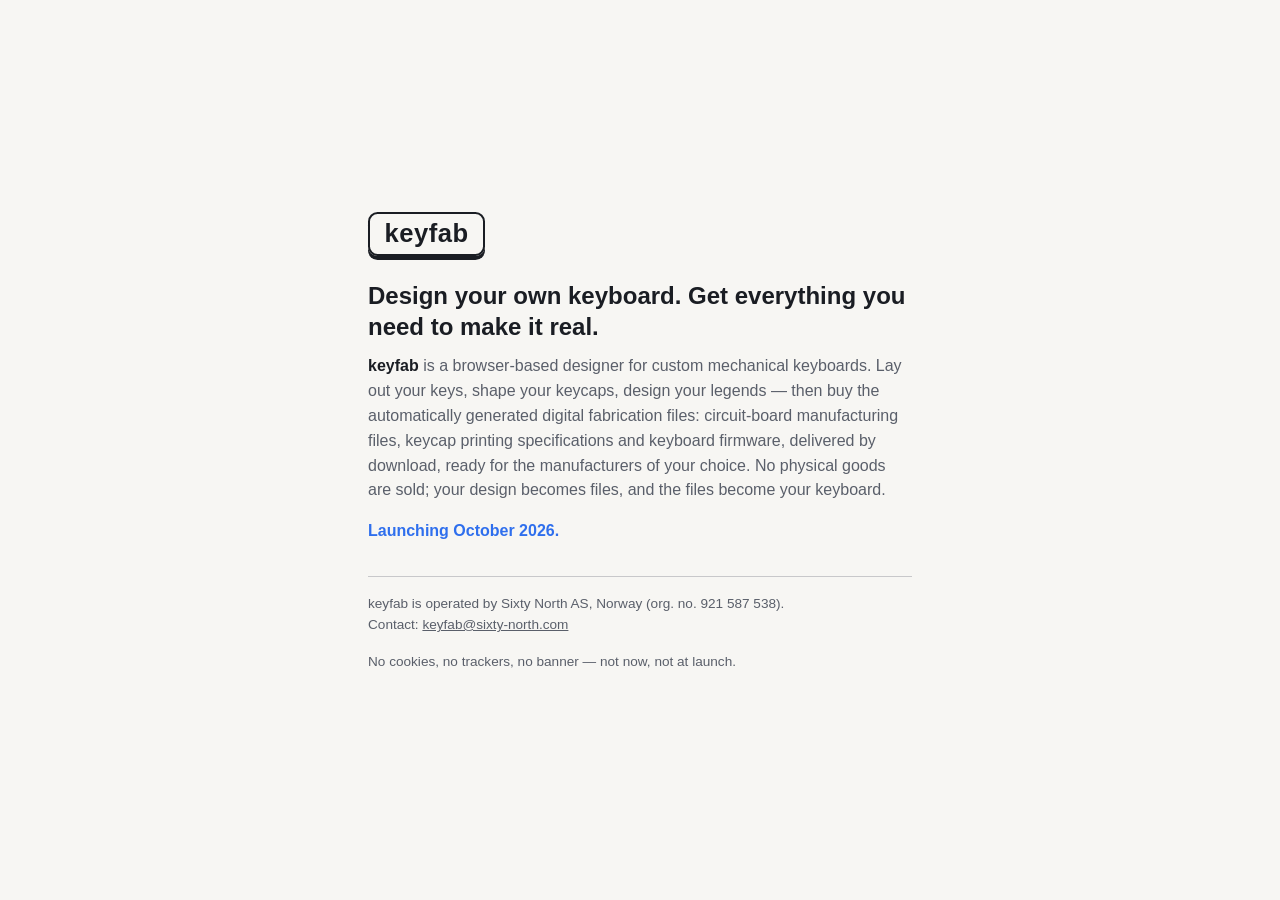
==== index.html @ 035d2df0 "Serve the keyfab.io holding page A single self-contained file stating what keyfab is, the Sixty Nort" ====
<!doctype html>
<html lang="en">
<head>
<meta charset="utf-8">
<meta name="viewport" content="width=device-width, initial-scale=1">
<title>keyfab — design your keyboard</title>
<meta name="description" content="Design custom keyboards in the browser and buy the digital fabrication files: circuit-board manufacturing files, keycap printing specifications and firmware, delivered by download.">
<style>
  :root {
    --ink: #1a1d23;
    --paper: #f7f6f3;
    --accent: #2f6fed;
    --muted: #5a5f6a;
  }
  @media (prefers-color-scheme: dark) {
    :root { --ink: #e8e6e1; --paper: #16181d; --accent: #7aa2ff; --muted: #9aa0ab; }
  }
  * { box-sizing: border-box; }
  body {
    margin: 0;
    font-family: -apple-system, BlinkMacSystemFont, "Segoe UI", Roboto, Helvetica, Arial, sans-serif;
    background: var(--paper);
    color: var(--ink);
    min-height: 100svh;
    display: grid;
    place-items: center;
    padding: 16px;
  }
  main { max-width: 34rem; }
  .cap {
    display: inline-block;
    padding: 0.35rem 0.9rem;
    border: 2px solid var(--ink);
    border-radius: 0.6rem;
    box-shadow: 0 4px 0 var(--ink);
    font-weight: 700;
    font-size: 1.6rem;
    letter-spacing: 0.02em;
    margin-bottom: 1.5rem;
  }
  h1 { font-size: 1.5rem; line-height: 1.3; margin: 0 0 0.75rem; }
  p { line-height: 1.55; margin: 0 0 1rem; color: var(--muted); }
  p strong { color: var(--ink); }
  .launch { color: var(--accent); font-weight: 600; }
  footer {
    margin-top: 2rem;
    padding-top: 1rem;
    border-top: 1px solid color-mix(in srgb, var(--muted) 30%, transparent);
    font-size: 0.85rem;
    color: var(--muted);
  }
  footer a { color: inherit; }
</style>
</head>
<body>
<main>
  <span class="cap">keyfab</span>
  <h1>Design your own keyboard. Get everything you need to make it real.</h1>
  <p><strong>keyfab</strong> is a browser-based designer for custom mechanical
  keyboards. Lay out your keys, shape your keycaps, design your legends —
  then buy the automatically generated digital fabrication files:
  circuit-board manufacturing files, keycap printing specifications and
  keyboard firmware, delivered by download, ready for the manufacturers of
  your choice. No physical goods are sold; your design becomes files, and
  the files become your keyboard.</p>
  <p class="launch">Launching October 2026.</p>
  <footer>
    <p>keyfab is operated by Sixty&nbsp;North&nbsp;AS, Norway
    (org.&nbsp;no.&nbsp;921&nbsp;587&nbsp;538).<br>
    Contact: <a href="mailto:keyfab@sixty-north.com">keyfab@sixty-north.com</a></p>
    <p>No cookies, no trackers, no banner — not now, not at launch.</p>
  </footer>
</main>
</body>
</html>
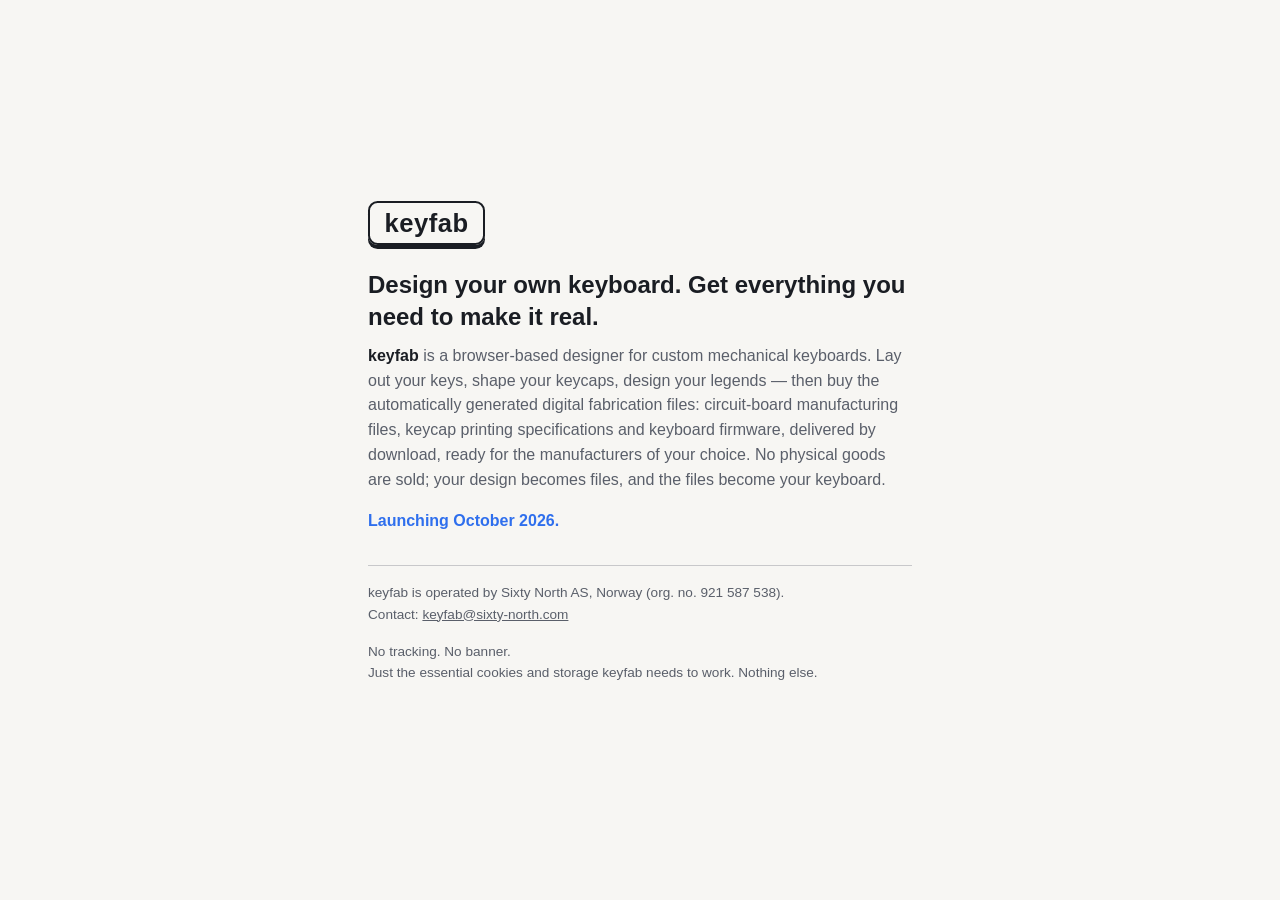
==== commit 8201036a: "Adopt the final stance wording 'No cookies' overstated: the product at launch will set a signed sess" ====
--- a/index.html
+++ b/index.html
@@ -68,7 +68,8 @@
     <p>keyfab is operated by Sixty&nbsp;North&nbsp;AS, Norway
     (org.&nbsp;no.&nbsp;921&nbsp;587&nbsp;538).<br>
     Contact: <a href="mailto:keyfab@sixty-north.com">keyfab@sixty-north.com</a></p>
-    <p>No cookies, no trackers, no banner — not now, not at launch.</p>
+    <p>No tracking. No banner.<br>
+    Just the essential cookies and storage keyfab needs to work. Nothing else.</p>
   </footer>
 </main>
 </body>
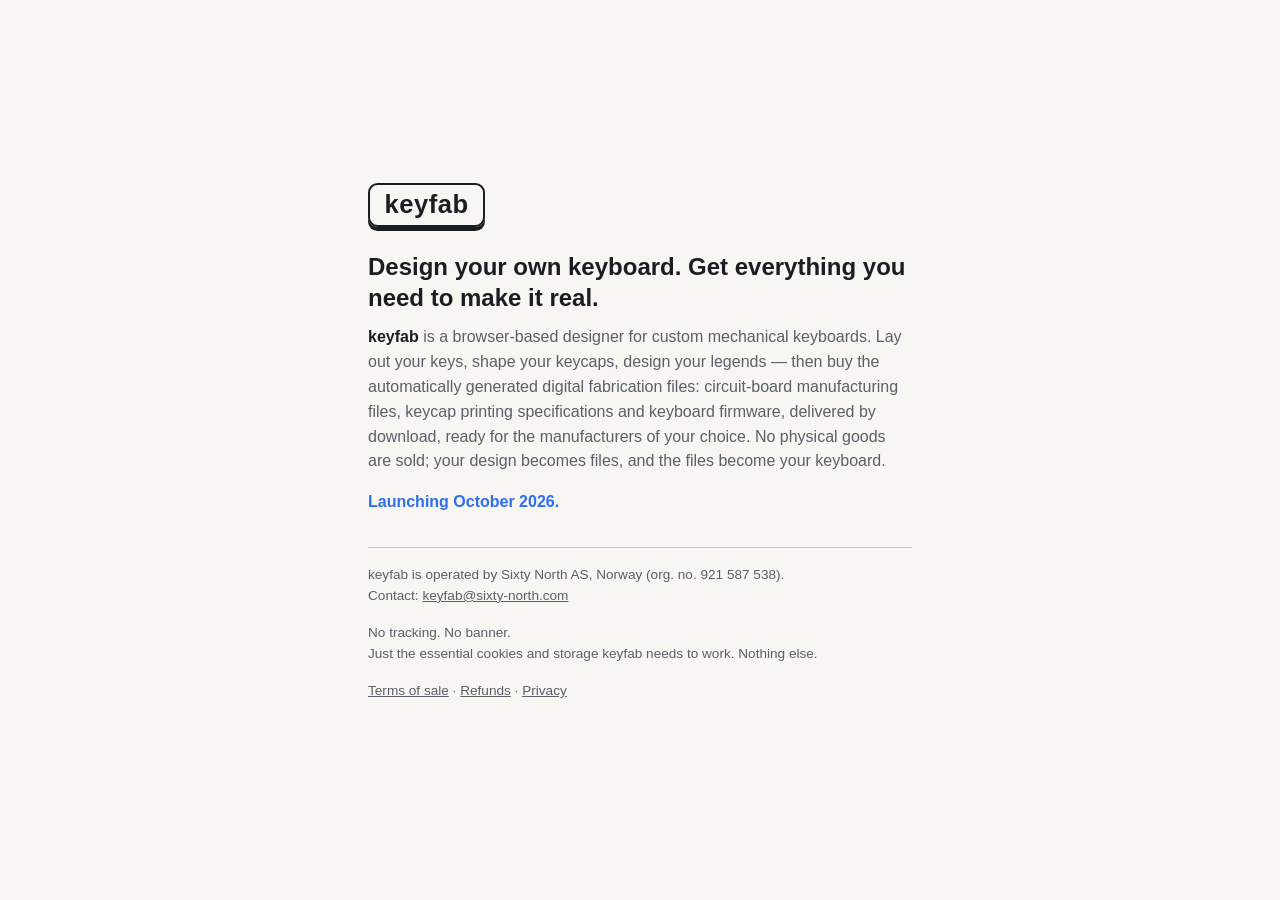
==== commit b0c3ddbd: "Publish the legal texts at /legal/<slug> The terms of sale, refund and withdrawal policy, privacy st" ====
--- a/index.html
+++ b/index.html
@@ -70,6 +70,9 @@
     Contact: <a href="mailto:keyfab@sixty-north.com">keyfab@sixty-north.com</a></p>
     <p>No tracking. No banner.<br>
     Just the essential cookies and storage keyfab needs to work. Nothing else.</p>
+    <p><a href="/legal/terms-of-sale">Terms of sale</a> ·
+    <a href="/legal/refund-policy">Refunds</a> ·
+    <a href="/legal/privacy">Privacy</a></p>
   </footer>
 </main>
 </body>
